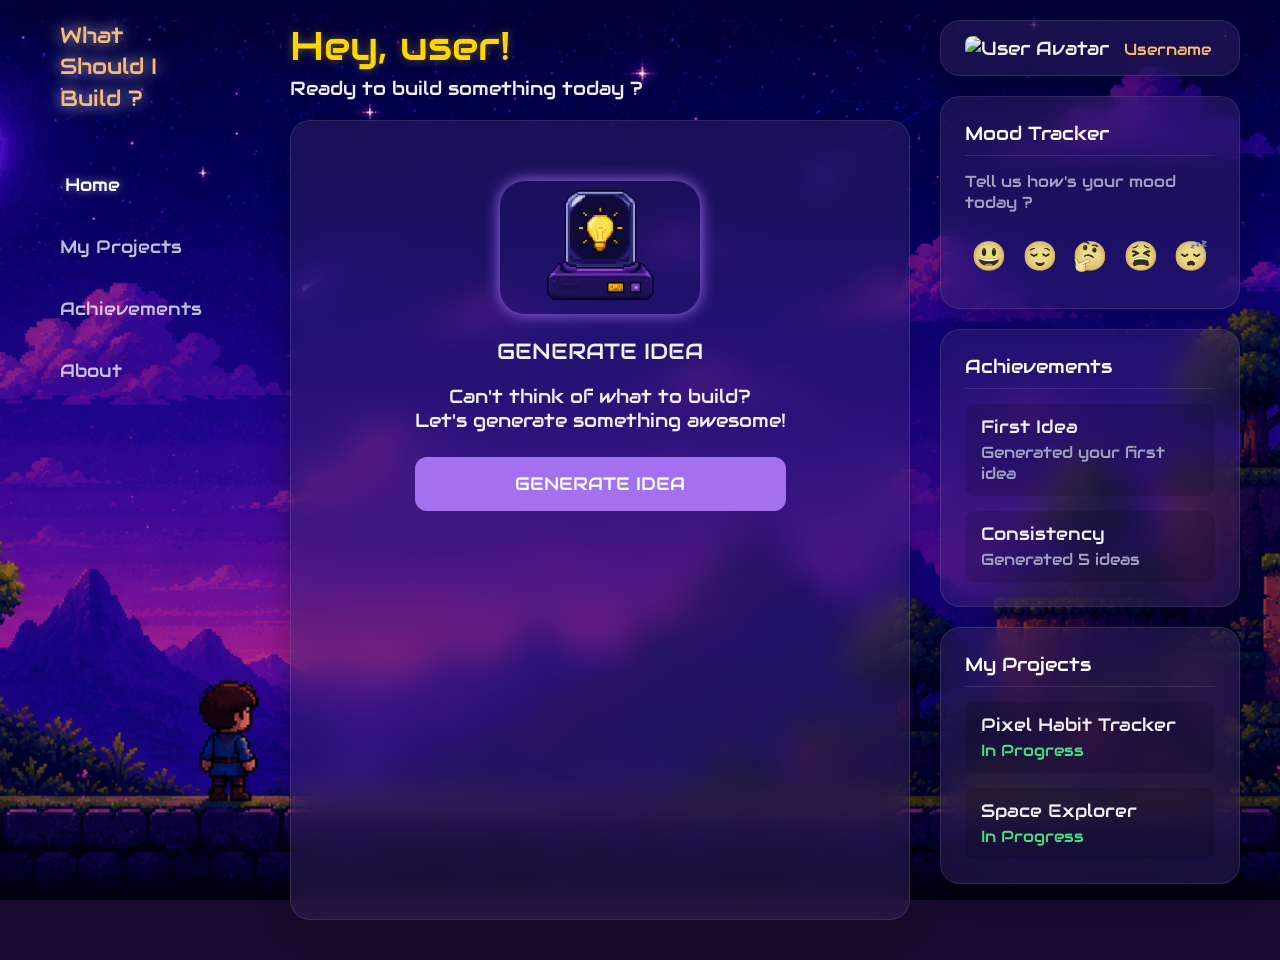
==== web/index.html @ 4baa7131 "initial project" ====
<!DOCTYPE html>
<html lang="en">
<head>
    <meta charset="UTF-8">
    <meta name="viewport" content="width=device-width, initial-scale=1.0">
    <title>Pixel Dashboard</title>
    
    <!-- Google Fonts -->
    <link href="https://fonts.googleapis.com/css2?family=Audiowide&display=swap" rel="stylesheet">
    
    <!-- FontAwesome Icons -->
    <link rel="stylesheet" href="https://cdnjs.cloudflare.com/ajax/libs/font-awesome/6.4.0/css/all.min.css">
    
    <!-- Custom CSS for the dashboard -->
    <link rel="stylesheet" href="css/style.css">
</head>
<body class="dashboard-page" style="background-color: #1a0b2e;">
    
    <div class="dashboard-layout">
        <!-- LEFT SIDEBAR -->
        <aside class="sidebar-left">
            <div class="logo-area">
                <h2 class="logo-text">What<br>Should I<br>Build ?</h2>
                <div class="moon-glow"></div>
            </div>
            
            <nav class="side-nav">
                <a href="index.html" class="nav-link active">Home</a>
                <a href="projects.html" class="nav-link">My Projects</a>
                <a href="achievements.html" class="nav-link">Achievements</a>
                <a href="about.html" class="nav-link">About</a>
            </nav>
        </aside>

        <!-- CENTER CONTENT -->
        <main class="main-content">
            <header class="main-header">
                <div class="greeting">
                    <h1>Hey, user!</h1>
                    <p>Ready to build something today ?</p>
                </div>
            </header>
            
            <!-- Large Glass Panel -->
            <div class="center-glass-panel glass-panel">
                <div class="idea-generator">
                    <div class="idea-bulb" style="margin-bottom: 20px;">
                        <img src="images/logo.png" alt="Idea Generator Machine" style="max-width: 200px; display: block; margin: 0 auto; box-shadow: 0 0 15px var(--primary-color);border-radius: 25px;">
                    </div>
                    <h3 style="margin-bottom: 15px;">GENERATE IDEA</h3>
                    <p style="margin-bottom: 25px;">Can't think of what to build?<br>Let's generate something awesome!</p>
                    <button class="btn-primary" id="generate-btn">GENERATE IDEA</button>
                    
                    <!-- Result Container -->
                    <div id="idea-result-container" style="margin-top: 30px; display: none;"></div>
                </div>
            </div>
        </main>

        <!-- RIGHT SIDEBAR -->
        <aside class="sidebar-right">
            <!-- Profile Badge -->
            <a href="profile.html" style="text-decoration: none; color: inherit;">
                <div class="profile-badge glass-panel" style="cursor: pointer; transition: transform 0.2s;">
                    <div class="avatar">
                        <img src="C:\Users\User\OneDrive\Documents\java project\whatshouldibuild\web\images\userimage.png" alt="User Avatar" style="width: 40px; height: 40px; border-radius: 8px;">
                    </div>
                    <div class="user-info">
                        <span class="username">Username</span>
                    </div>
                </div>
            </a>

            <!-- Mood Tracker -->
            <div class="widget glass-panel">
                <h3 class="widget-title">Mood Tracker</h3>
                <p class="widget-subtitle">Tell us how's your mood today ?</p>
                <div class="mood-emojis">
                    <button class="mood-btn" data-mood="happy">😃</button>
                    <button class="mood-btn" data-mood="calm">😌</button>
                    <button class="mood-btn" data-mood="focused">🤔</button>
                    <button class="mood-btn" data-mood="stressed">😫</button>
                    <button class="mood-btn" data-mood="tired">😴</button>
                </div>
            </div>

            <!-- Achievements -->
            <div class="widget glass-panel">
                <h3 class="widget-title">Achievements</h3>
                <ul class="achievement-list">
                    <li>
                        <div class="item-text">
                            <h4>First Idea</h4>
                            <p>Generated your first idea</p>
                        </div>
                    </li>
                    <li>
                        <div class="item-text">
                            <h4>Consistency</h4>
                            <p>Generated 5 ideas</p>
                        </div>
                    </li>
                </ul>
            </div>

            <!-- My Projects -->
            <div class="widget glass-panel">
                <h3 class="widget-title">My Projects</h3>
                <ul class="project-list">
                    <li>
                        <div class="item-text">
                            <h4>Pixel Habit Tracker</h4>
                            <p class="status text-green">In Progress</p>
                        </div>
                    </li>
                    <li>
                        <div class="item-text">
                            <h4>Space Explorer</h4>
                            <p class="status text-green">In Progress</p>
                        </div>
                    </li>
                </ul>
            </div>
        </aside>
    </div>

    <!-- Idea Generation Modal -->
    <div id="idea-modal" class="modal-overlay">
        <div class="modal-content glass-panel">
            <span class="close-modal">&times;</span>
            <h2 style="margin-bottom: 20px; font-size: 1.8rem; color: #ffd700;">Project Preferences</h2>
            <form id="idea-form" style="display: flex; flex-direction: column; gap: 20px; text-align: left;">
                <div class="input-group" style="width: 100%;">
                    <label for="tech-stack" style="color: white; font-size: 16px; margin-bottom: 8px; margin-left: 10px;">Preferred Tech Stack</label>
                    <input type="text" id="tech-stack" placeholder="e.g. Java, Python..." required style="width: 100%; padding: 15px 20px; background-color: #FFFCF1; border: none; border-radius: 40px; font-family: 'Audiowide', sans-serif; font-size: 16px; outline: none; box-sizing: border-box;">
                </div>
                <div class="input-group" style="width: 100%;">
                    <label for="difficulty" style="color: white; font-size: 16px; margin-bottom: 8px; margin-left: 10px;">Difficulty</label>
                    <select id="difficulty" style="width: 100%; padding: 15px 20px; background-color: #FFFCF1; border: none; border-radius: 40px; font-family: 'Audiowide', sans-serif; font-size: 16px; outline: none; box-sizing: border-box; cursor: pointer;">
                        <option value="beginner">Beginner</option>
                        <option value="intermediate">Intermediate</option>
                        <option value="advanced">Advanced</option>
                    </select>
                </div>
                <button type="submit" class="btn-primary" style="margin-top: 10px; border-radius: 40px; padding: 15px 40px; border: 4px solid #000; box-shadow: 8px 8px 0px 0px #000; color: #000; background-color: #a8f0ef;">Submit</button>
            </form>
        </div>
    </div>

    <script src="js/dashboard.js"></script>
</body>
</html>
---- web/css/style.css ----
body
{
margin:0;
padding:0;
height:100vh; /* Changed from 100% to 100vh to fill screen */

font-family: 'Audiowide', sans-serif;
}

.central-container
{
 text-align: center;
}

.home-page
{
/* Using a relative path for the background image */
background-image:url("../images/bgimage3.jpg");
background-size: cover;
background-position: center;
background-repeat: no-repeat;
height: 100%;
width: 100%;
display: flex;
justify-content: center;
align-items: center;
}

.title
{
color:white;
font-size:56px; /* Fixed typo from fon-size */
margin-bottom: 40px;
letter-spacing: 2px;
}

.button
{
display: flex;
justify-content: center;
gap: 30px;
}

.retro-btn {
    font-family: 'Audiowide', sans-serif;
    background-color: #a8f0ef; /* The light cyan/blue color from your image */
    color: #000;               /* Black text */
    font-size: 1.2rem;
    padding: 15px 40px;
    text-decoration: none;     /* Removes the underline from the <a> tag */

    /* The border and shape */
    border: 4px solid #000;    /* Thick black border */
    border-radius: 40px;       /* Pill shape */

    /* The 3D Pop Effect: A solid, unblurred black shadow pushed to the bottom right */
    box-shadow: 8px 8px 0px 0px #000;

    /* Smooth animation when hovered or clicked */
    transition: all 0.1s ease-in-out;
    display: inline-block;
}
/* What happens when the user hovers over the button */
.retro-btn:hover {
    background-color: #8be1e0; /* Slightly darker cyan on hover */
    /* Push the button down slightly and shrink the shadow */
    transform: translate(2px, 2px);
    box-shadow: 6px 6px 0px 0px #000;
}
/* What happens when the user actively clicks the button */
.retro-btn:active {
    /* Push the button all the way down, flattening the shadow */
    transform: translate(8px, 8px);
    box-shadow: 0px 0px 0px 0px #000;
}

/* ========================================= */
/* --- LOGIN PAGE STYLES ---                 */
/* ========================================= */
.login-page
{
background-image:url("../images/bgimage4.jpg");
background-size: cover;
background-position: center;
background-repeat: no-repeat;
height: 100%;
width: 100%;
display: flex;
justify-content: center;
align-items: center;
}
.login-title {
    color: white;
    font-size: 36px;
    margin-bottom: 40px;
    letter-spacing: 2px;
    font-weight: normal; /* To match the slightly thinner look in your image */
}

.login-form {
    display: flex;
    flex-direction: column;
    align-items: center;
    gap: 25px; /* Spacing between the form fields */
}

.input-group {
    display: flex;
    flex-direction: column;
    align-items: flex-start;
    width: 320px; /* Width of the input fields */
}

.input-group label {
    color: white;
    font-size: 16px;
    margin-bottom: 8px;
    margin-left: 10px; /* Aligns slightly inside to match the pill shape */
    letter-spacing: 1px;
}

.input-group input {
    width: 100%;
    padding: 15px 20px;
    background-color: #FFFCF1; /* The light grey color from your design */
    border: none;
    border-radius: 40px; /* Makes them pill-shaped */
    font-family: 'Audiowide', sans-serif;
    font-size: 16px;
    outline: none;
    box-sizing: border-box; /* Ensures padding doesn't mess up the width */
}

/* Adjustments for the login button specifically, if needed */
.login-submit-btn {
    margin-top: 15px;
    cursor: pointer;
}

/* --- Registration page style ---                 */

.register-page
{
background-image:url("../images/bgimage4.jpg");
background-size: cover;
background-position: center;
background-repeat: no-repeat;
height: 100%;
width: 100%;
display: flex;
justify-content: center;
align-items: center;
}
.registration-form {
    display: flex;
    flex-direction: column;
    align-items: center;
    gap: 25px; /* Spacing between the form fields */
}
.register-title {
    color: white;
    font-size: 36px;
    margin-bottom: 40px;
    letter-spacing: 2px;
    font-weight: normal; /* To match the slightly thinner look in your image */
}
.register-submit-btn {
    margin-top: 15px;
    cursor: pointer;
}

/* ========================================= */
/* --- DASHBOARD PAGE STYLES ---             */
/* ========================================= */

:root {
    --primary-color: #a370f0;
    --primary-hover: #b88df5;
    --text-main: #f0f0f0;
    --text-muted: #a0a0c0;
    --glass-bg: rgba(60, 40, 100, 0.4);
    --glass-border: rgba(255, 255, 255, 0.1);
    --glass-blur: blur(16px);
    --success-color: #4ade80;
}

.dashboard-page {
    margin: 0;
    padding: 0;
    box-sizing: border-box;
    font-family: 'Audiowide', sans-serif;
    color: var(--text-main);
    background-color: #1a0b2e; /* Fallback color */
    background-image: url('../images/bgimage8.png');
    background-size: cover;
    background-position: center;
    background-attachment: fixed;
    background-repeat: no-repeat;
    min-height: 100vh;
    font-size: 1.2rem;
}

.dashboard-page h1, 
.dashboard-page h2, 
.dashboard-page h3, 
.dashboard-page h4, 
.dashboard-page h5, 
.dashboard-page h6, 
.dashboard-page .logo-text, 
.dashboard-page .btn-primary {
    font-family: 'Audiowide', sans-serif;
    font-weight: 400;
}

/* Glassmorphism Utility */
.glass-panel {
    background: var(--glass-bg);
    backdrop-filter: var(--glass-blur);
    -webkit-backdrop-filter: var(--glass-blur);
    border: 1px solid var(--glass-border);
    border-radius: 20px;
    padding: 24px;
    box-shadow: 0 8px 32px 0 rgba(0, 0, 0, 0.3);
}

.dashboard-page .btn-primary {
    width: 100%;
    padding: 16px;
    background: var(--primary-color);
    color: #fff;
    border: none;
    border-radius: 12px;
    cursor: pointer;
    font-size: 1.1rem;
    transition: all 0.3s;
    display: inline-flex;
    justify-content: center;
    align-items: center;
    gap: 10px;
}

.dashboard-page .btn-primary:hover {
    background: var(--primary-hover);
    box-shadow: 0 0 15px var(--primary-color);
    transform: translateY(-2px);
}

/* --- DASHBOARD LAYOUT --- */
.dashboard-layout {
    display: grid;
    grid-template-columns: 220px 1fr 300px;
    gap: 30px;
    max-width: 1400px;
    margin: 0 auto;
    padding: 40px;
    min-height: 100vh;
}

/* --- LEFT SIDEBAR --- */
.sidebar-left {
    display: flex;
    flex-direction: column;
    gap: 50px;
}

.logo-area {
    position: relative;
    padding-left: 20px;
    color: #F8B976;
}

.logo-area .logo-text {
    font-size: 1.4rem;
    line-height: 1.4;
    text-shadow: 0 0 15px rgba(255, 255, 255, 0.8);
    margin: 0;
}

.side-nav {
    display: flex;
    flex-direction: column;
    gap: 20px;
    padding-left: 20px;
}

.nav-link {
    color: var(--text-main);
    text-decoration: none;
    font-family: 'Audiowide', sans-serif;
    font-size: 1.1rem;
    padding: 10px 0;
    transition: all 0.3s;
    opacity: 0.8;
}

.nav-link:hover, .nav-link.active {
    opacity: 1;
    color: #fff;
    text-shadow: 0 0 10px rgba(255,255,255,0.5);
    transform: translateX(5px);
}

/* --- CENTER CONTENT --- */
.main-content {
    display: flex;
    flex-direction: column;
    gap: 20px;
}

.main-header .greeting h1 {
    font-size: 2.5rem;
    color: #ffd700;
    text-shadow: 0 0 10px rgba(255, 215, 0, 0.4);
    margin-top: 0;
    margin-bottom: 5px;
}

.main-header .greeting p {
    color: var(--text-main);
    margin: 0;
}

.center-glass-panel {
    flex-grow: 1;
    display: flex;
    justify-content: center;
    align-items: center;
    min-height: 500px;
    text-align: center;
}

/* --- RIGHT SIDEBAR --- */
.sidebar-right {
    display: flex;
    flex-direction: column;
    gap: 20px;
}

.profile-badge {
    display: flex;
    align-items: center;
    gap: 15px;
    padding: 15px 24px;
}

.user-info .username {
    font-family: 'Audiowide', sans-serif;
    font-size: 1rem;
    color:#F8B976;
}

.widget {
    display: flex;
    flex-direction: column;
    gap: 15px;
}

.widget-title {
    font-size: 1.2rem;
    color: #fff;
    border-bottom: 1px solid rgba(255,255,255,0.1);
    padding-bottom: 10px;
    margin: 0;
}

.widget-subtitle {
    font-size: 1rem;
    color: var(--text-muted);
    margin: 0;
}

/* Mood Emojis */
.mood-emojis {
    display: flex;
    justify-content: space-between;
    padding: 10px 0;
}

.mood-btn {
    background: none;
    border: none;
    font-size: 1.8rem;
    cursor: pointer;
    transition: transform 0.2s, filter 0.2s;
    filter: grayscale(0.5);
}

.mood-btn:hover, .mood-btn.active {
    transform: scale(1.2);
    filter: grayscale(0);
}

/* Lists */
.achievement-list, .project-list {
    list-style: none;
    display: flex;
    flex-direction: column;
    gap: 15px;
    padding-left: 0;
    margin: 0;
}

.achievement-list li, .project-list li {
    background: rgba(0, 0, 0, 0.15);
    padding: 12px 16px;
    border-radius: 10px;
}

.item-text h4 {
    font-size: 1.1rem;
    margin: 0 0 4px 0;
}

.item-text p {
    font-size: 1rem;
    color: var(--text-muted);
    margin: 0;
}

.text-green {
    color: var(--success-color) !important;
}

/* --- RESPONSIVE --- */
@media (max-width: 1100px) {
    .dashboard-layout {
        grid-template-columns: 200px 1fr;
    }
    .sidebar-right {
        grid-column: 1 / -1;
        flex-direction: row;
        flex-wrap: wrap;
    }
    .sidebar-right .widget {
        flex: 1;
        min-width: 250px;
    }
}

@media (max-width: 768px) {
    .dashboard-layout {
        grid-template-columns: 1fr;
    }
    .sidebar-left {
        flex-direction: row;
        align-items: center;
        justify-content: space-between;
    }
    .side-nav {
        flex-direction: row;
        flex-wrap: wrap;
    }
}


/* ========================================= */
/* --- MODAL AND INTERACTIVITY OVERRIDES --- */
/* ========================================= */

/* Shift Generate Idea Up */
.dashboard-layout {
    padding-top: 20px;
}
.center-glass-panel {
    align-items: flex-start;
    padding-top: 60px;
    min-height: auto;
    padding-bottom: 60px;
}

/* --- MODAL OVERLAY --- */
.modal-overlay {
    display: none; /* Hidden by default, toggled via JS */
    position: fixed;
    top: 0;
    left: 0;
    width: 100%;
    height: 100%;
    background-color: rgba(0, 0, 0, 0.7);
    backdrop-filter: blur(8px);
    z-index: 1000;
    justify-content: center;
    align-items: center;
}

.modal-content {
    width: 90%;
    max-width: 500px;
    position: relative;
    padding: 40px;
    text-align: center;
    background: rgba(40, 20, 80, 0.8);
}

.close-modal {
    position: absolute;
    top: 15px;
    right: 25px;
    color: white;
    font-size: 32px;
    font-weight: bold;
    cursor: pointer;
    transition: color 0.2s;
}

.close-modal:hover {
    color: #ffd700;
}

/* Smooth pop-in animation */
.modal-content {
    animation: modalPop 0.3s ease-out forwards;
}

@keyframes modalPop {
    from {
        transform: scale(0.8);
        opacity: 0;
    }
    to {
        transform: scale(1);
        opacity: 1;
    }
}
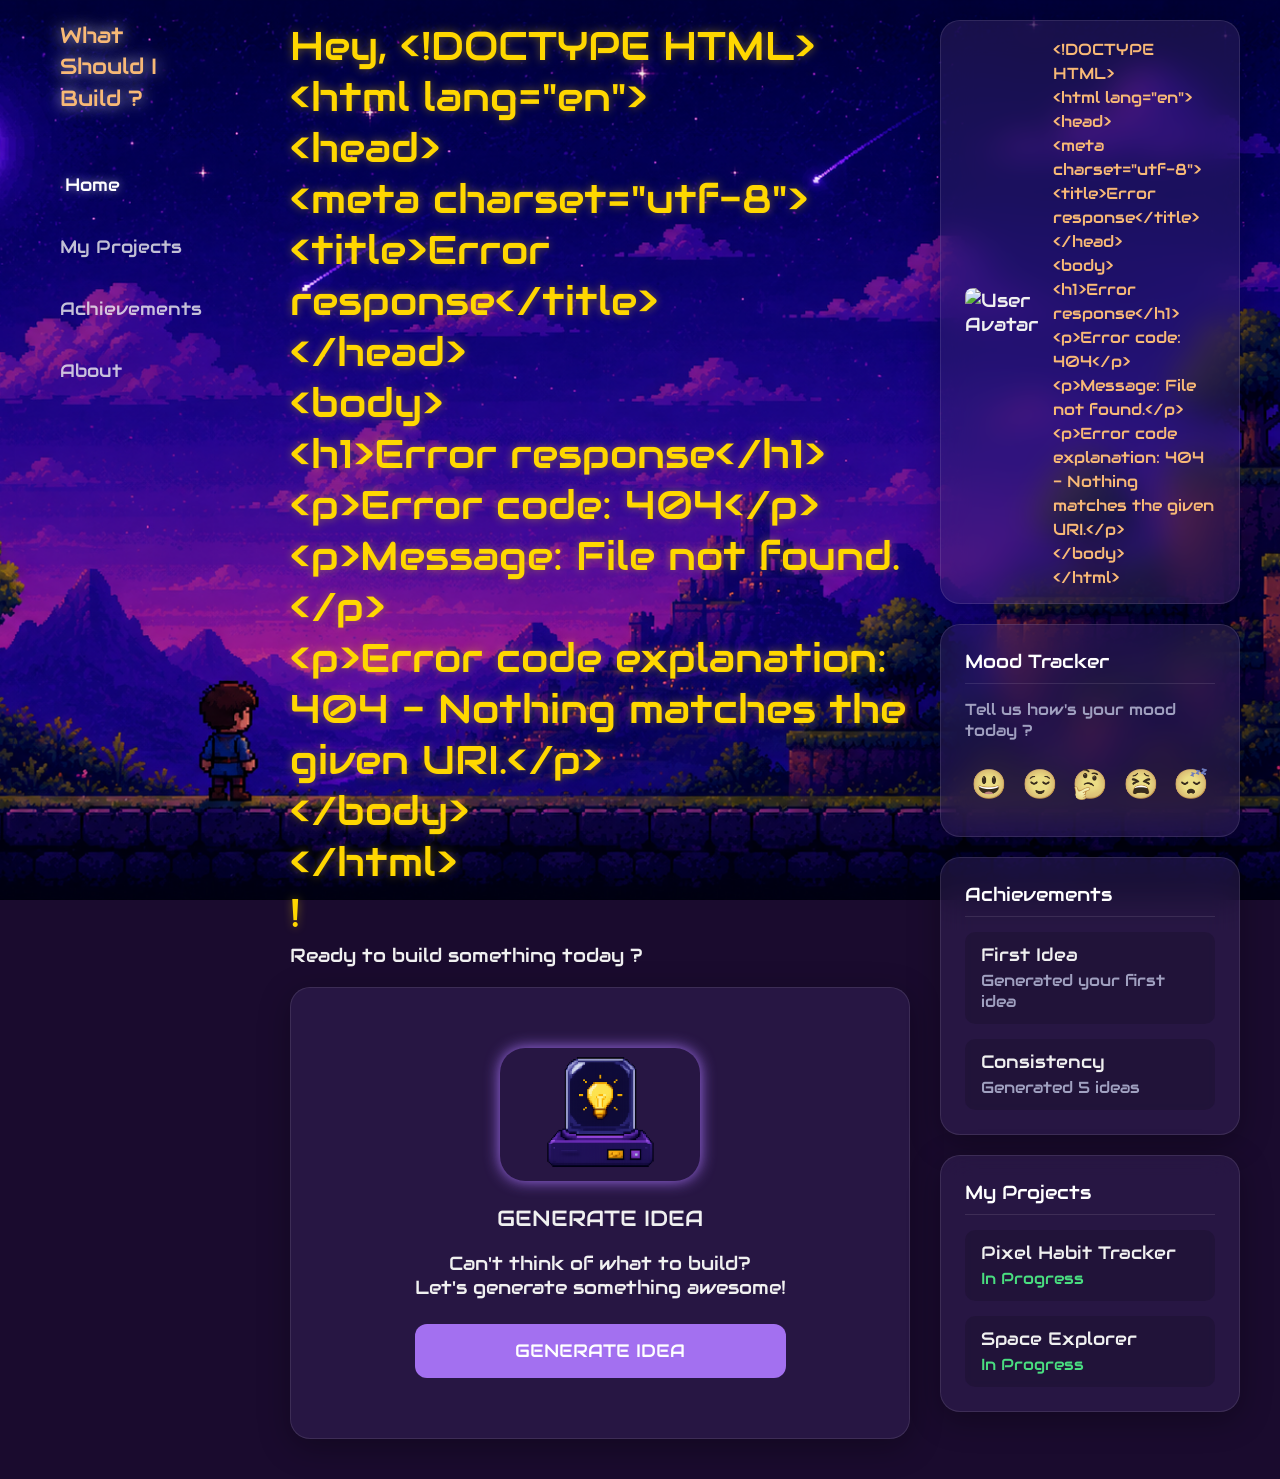
==== commit d03395d3: "second commit" ====
--- a/web/index.html
+++ b/web/index.html
@@ -63,7 +63,7 @@
             <a href="profile.html" style="text-decoration: none; color: inherit;">
                 <div class="profile-badge glass-panel" style="cursor: pointer; transition: transform 0.2s;">
                     <div class="avatar">
-                        <img src="C:\Users\User\OneDrive\Documents\java project\whatshouldibuild\web\images\userimage.png" alt="User Avatar" style="width: 40px; height: 40px; border-radius: 8px;">
+                        <img src="web/images/logo.png" alt="User Avatar" style="width: 40px; height: 40px; border-radius: 8px;">
                     </div>
                     <div class="user-info">
                         <span class="username">Username</span>
@@ -142,6 +142,14 @@
                         <option value="advanced">Advanced</option>
                     </select>
                 </div>
+                <div class="input-group" style="width: 100%;">
+                    <label for="timeline" style="color: white; font-size: 16px; margin-bottom: 8px; margin-left: 10px;">Timeline</label>
+                    <select id="timeline" style="width: 100%; padding: 15px 20px; background-color: #FFFCF1; border: none; border-radius: 40px; font-family: 'Audiowide', sans-serif; font-size: 16px; outline: none; box-sizing: border-box; cursor: pointer;">
+                        <option value="1 day">1 Day</option>
+                        <option value="1 week">1 Week</option>
+                        <option value="1 month">1 Month</option>
+                    </select>
+                </div>
                 <button type="submit" class="btn-primary" style="margin-top: 10px; border-radius: 40px; padding: 15px 40px; border: 4px solid #000; box-shadow: 8px 8px 0px 0px #000; color: #000; background-color: #a8f0ef;">Submit</button>
             </form>
         </div>
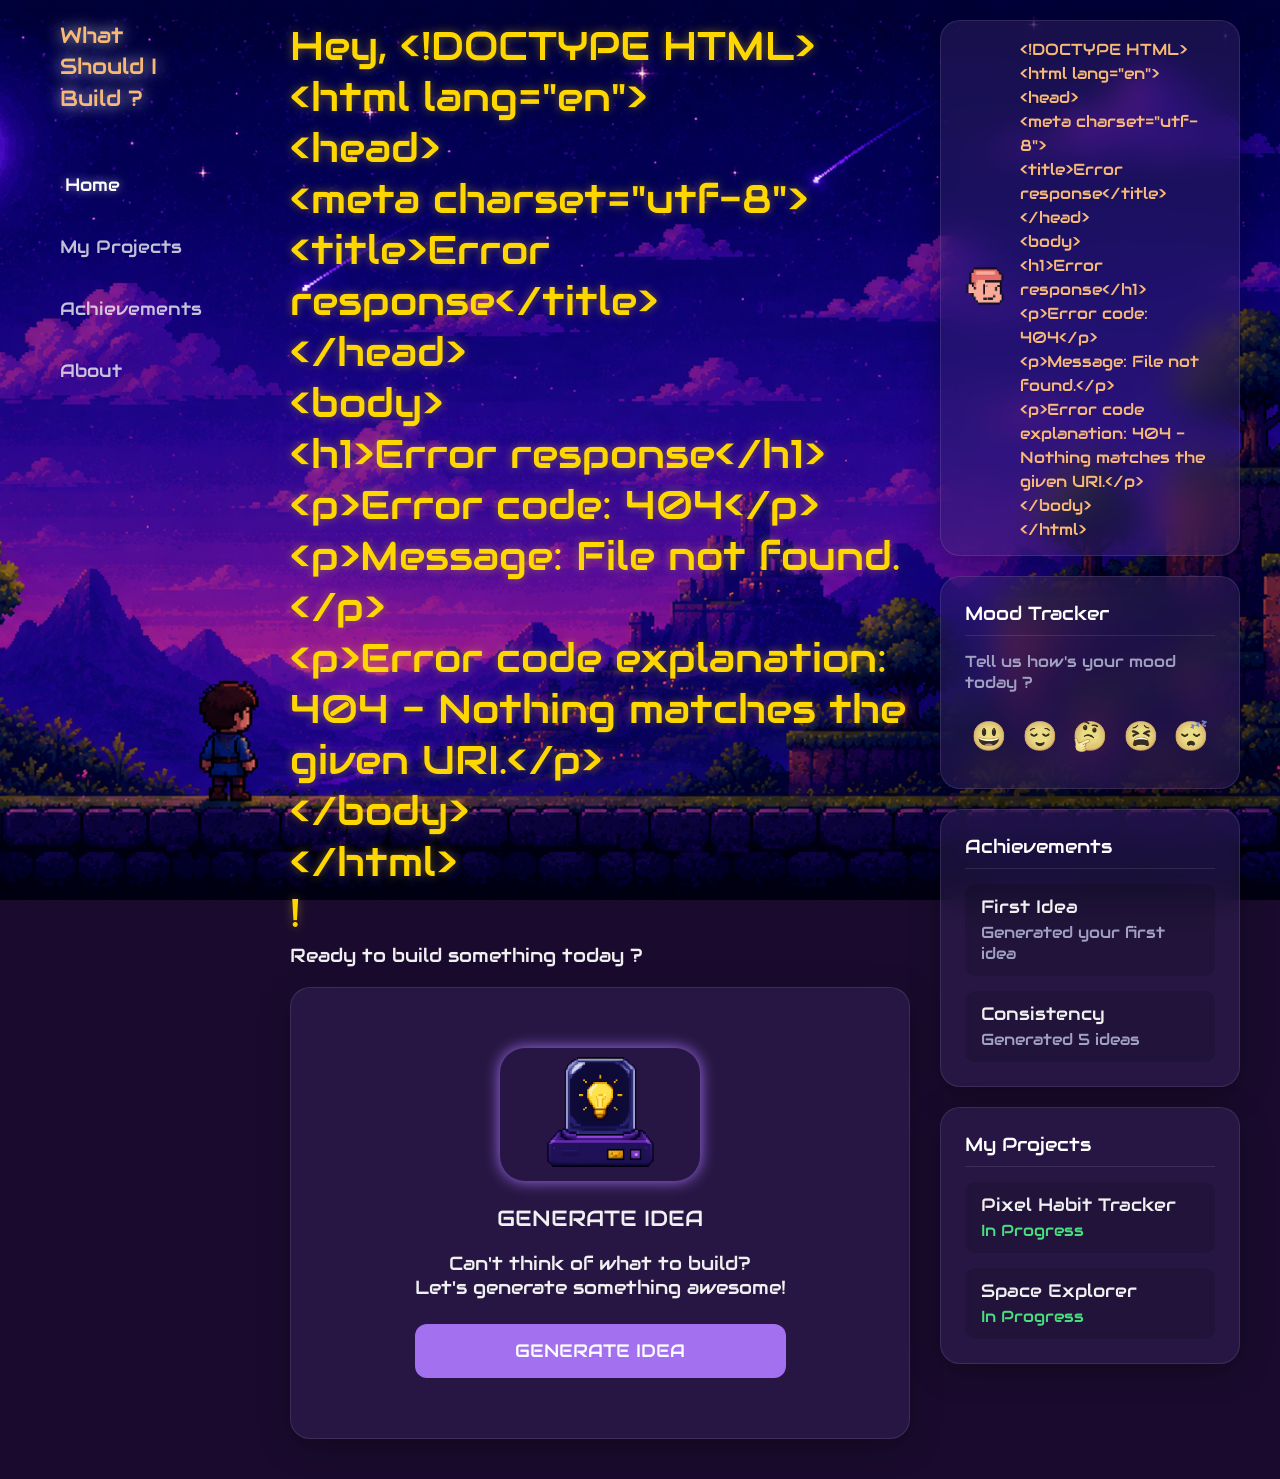
==== commit 93b6c5eb: "final project" ====
--- a/web/index.html
+++ b/web/index.html
@@ -63,7 +63,7 @@
             <a href="profile.html" style="text-decoration: none; color: inherit;">
                 <div class="profile-badge glass-panel" style="cursor: pointer; transition: transform 0.2s;">
                     <div class="avatar">
-                        <img src="web/images/logo.png" alt="User Avatar" style="width: 40px; height: 40px; border-radius: 8px;">
+                        <img src="images/userimage.png" alt="User Avatar" style="width: 40px; height: 40px; border-radius: 8px;">
                     </div>
                     <div class="user-info">
                         <span class="username">Username</span>
--- a/web/css/style.css
+++ b/web/css/style.css
@@ -2,7 +2,7 @@
 {
 margin:0;
 padding:0;
-height:100vh; /* Changed from 100% to 100vh to fill screen */
+min-height:100vh; /* min-height so body grows with content */
 
 font-family: 'Audiowide', sans-serif;
 }
@@ -15,11 +15,11 @@
 .home-page
 {
 /* Using a relative path for the background image */
-background-image:url("../images/bgimage3.jpg");
+background-image:url("../images/bgimage10.png");
 background-size: cover;
 background-position: center;
 background-repeat: no-repeat;
-height: 100%;
+min-height: 100vh; /* Fill full viewport height */
 width: 100%;
 display: flex;
 justify-content: center;
@@ -79,11 +79,11 @@
 /* ========================================= */
 .login-page
 {
-background-image:url("../images/bgimage4.jpg");
+background-image:url("../images/bgimage11.png");
 background-size: cover;
 background-position: center;
 background-repeat: no-repeat;
-height: 100%;
+min-height: 100vh; /* Fill full viewport height */
 width: 100%;
 display: flex;
 justify-content: center;
@@ -141,15 +141,17 @@
 
 .register-page
 {
-background-image:url("../images/bgimage4.jpg");
+background-image:url("../images/bgimage11.png");
 background-size: cover;
 background-position: center;
 background-repeat: no-repeat;
-height: 100%;
+min-height: 100vh; /* Stretches image to cover full page, including content overflow */
 width: 100%;
 display: flex;
 justify-content: center;
 align-items: center;
+padding: 40px 0; /* Adds breathing room so content isn't clipped at edges */
+box-sizing: border-box;
 }
 .registration-form {
     display: flex;
